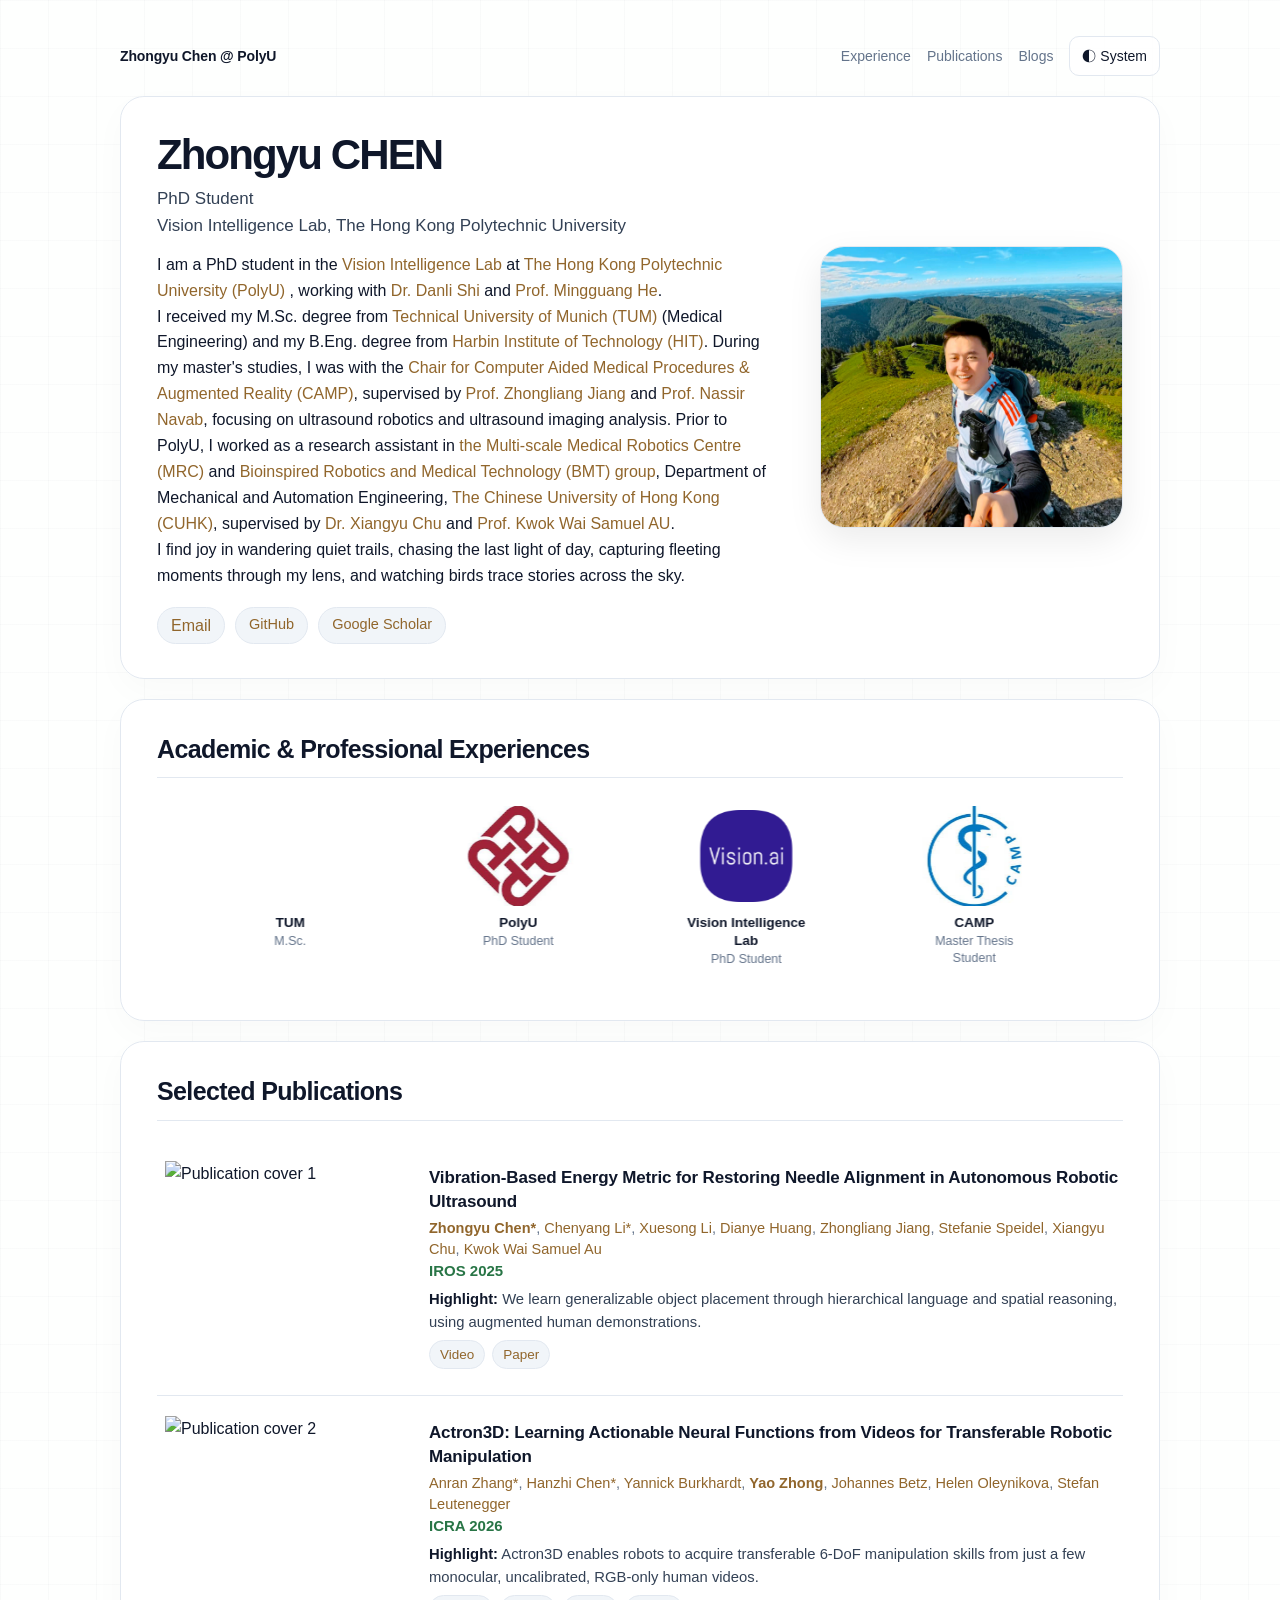
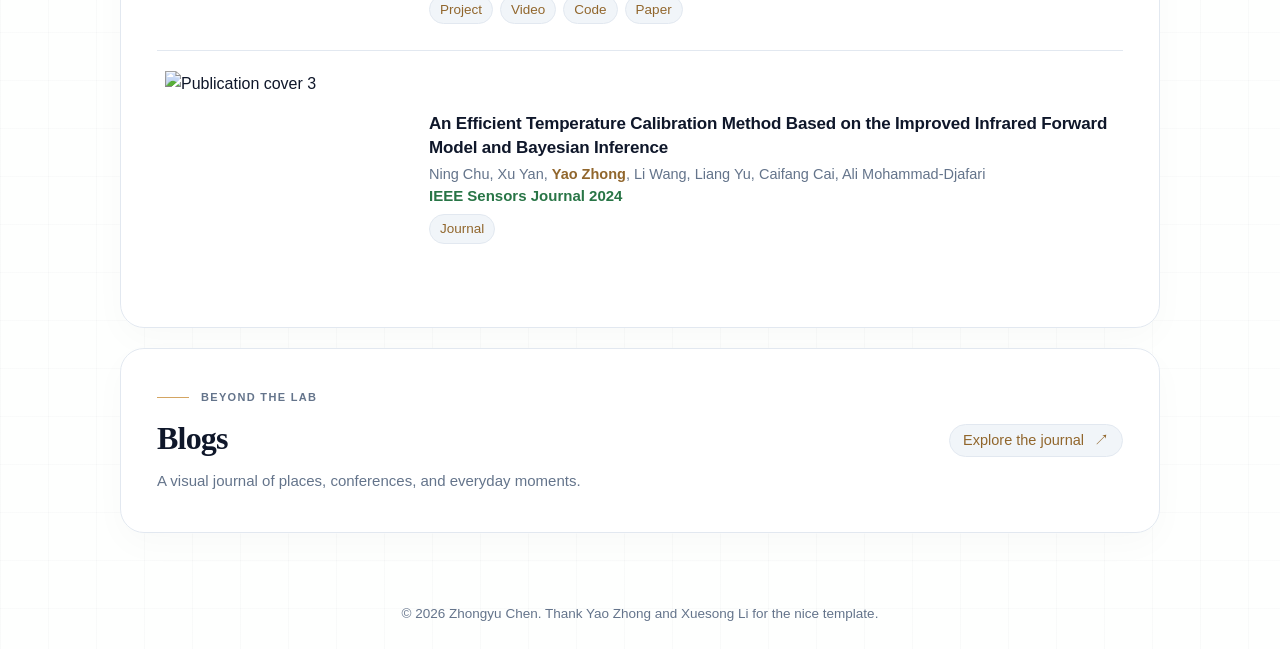
==== index.html @ a7b69385 "paper prepare" ====
<!DOCTYPE html>
<html lang="zh-CN">
<head>
  <meta charset="UTF-8">
  <meta name="viewport" content="width=device-width, initial-scale=1.0">
  <title>Zhongyu Chen | PhD Student, PolyU Vision Intelligence Lab</title>
  <meta name="description" content="Zhongyu Chen (Zhongyu CHEN) is a PhD student at the Vision Intelligence Lab, The Hong Kong Polytechnic University, supervised by Dr. Danli Shi and Prof. Mingguang He. Research interests: robot learning, robotic manipulation, SLAM, medical robotics and medical image analysis. M.Sc. from Technical University of Munich (TUM), B.Eng. from Harbin Institute of Technology (HIT).">
  <meta name="keywords" content="Zhongyu Chen, Zhongyu CHEN, CHEN Zhongyu, 陈众煜, PolyU, Vision Intelligence Lab, PhD student, robotics, robot learning, robotic manipulation, SLAM, medical robotics, medical image analysis, TUM, Zhejiang University, Harbin Institute of Technology">
  <meta name="author" content="Zhongyu Chen">
  <meta name="robots" content="index, follow">
  <meta name="googlebot" content="index, follow">
  <link rel="canonical" href="https://kart.github.io/">

  <!-- Open Graph (Facebook / LinkedIn / WeChat previews) -->
  <meta property="og:type" content="profile">
  <meta property="og:title" content="Zhongyu Chen | PhD Student at PolyU Vision Intelligence Lab">
  <meta property="og:description" content="PhD student at the Vision Intelligence Lab, The Hong Kong Polytechnic University. Research on medical robotics and medical image analysis.">
  <meta property="og:url" content="https://kart.github.io/">
  <meta property="og:site_name" content="Zhongyu Chen">
  <meta property="og:image" content="https://kart.github.io/assets/profile_yao.jpg">
  <meta property="og:image:alt" content="Zhongyu Chen">
  <meta property="og:image:width" content="1200">
  <meta property="og:image:height" content="630">
  <meta property="profile:first_name" content="Zhongyu">
  <meta property="profile:last_name" content="Chen">
  <meta property="profile:username" content="hrtkart">

  <!-- Twitter Card -->
  <meta name="twitter:card" content="summary_large_image">
  <meta name="twitter:title" content="Zhongyu Chen | PhD Student at PolyU Vision Intelligence Lab">
  <meta name="twitter:description" content="PhD student at Vision Intelligence Lab, PolyU. Research on medical robotics and medical image analysis.">
  <meta name="twitter:image" content="https://kart.github.io/assets/profile_yao.jpg">

  <!-- JSON-LD structured data for Google Knowledge Panel -->
  <script type="application/ld+json">
  {
    "@context": "https://schema.org",
    "@type": "Person",
    "name": "Zhongyu Chen",
    "alternateName": ["Zhongyu CHEN", "CHEN Zhongyu", "陈众煜", "Z. Chen"],
    "url": "https://kart.github.io/",
    "image": "https://kart.github.io/assets/profile_yao.jpg",
    "jobTitle": "PhD Student",
    "description": "PhD student at the Vision Intelligence Lab, The Hong Kong Polytechnic University. Research focuses on medical robotics and medical image analysis.",
    "affiliation": {
      "@type": "CollegeOrUniversity",
      "name": "The Hong Kong Polytechnic University",
      "sameAs": "https://www.polyu.edu.hk/"
    },
    "worksFor": {
      "@type": "Organization",
      "name": "Vision Intelligence Lab",
      "url": "https://danli-vision.github.io/",
      "parentOrganization": {
        "@type": "CollegeOrUniversity",
        "name": "The Hong Kong Polytechnic University"
      }
    },
    "alumniOf": [
      {"@type": "CollegeOrUniversity", "name": "Technical University of Munich", "sameAs": "https://www.tum.de/"},
      {"@type": "CollegeOrUniversity", "name": "Zhejiang University", "sameAs": "https://www.zju.edu.cn/english/"}
    ],
    "email": "zhongyu.chen@connect.polyu.hk",
    "sameAs": [
      "https://github.com/HNYao",
      "https://www.linkedin.com/in/yao-zhong-72051223a/",
      "https://hnyao.github.io/gopla_project/"
    ],
    "knowsAbout": [
      "Robotics",
      "Robot Learning",
      "Robotic Manipulation",
      "SLAM",
      "Computer Vision",
      "Visual-Inertial Odometry",
      "Imitation Learning",
      "Reinforcement Learning"
    ]
  }
  </script>

  <script src="assets/theme.js"></script>
  <link rel="stylesheet" href="assets/base.css">
  <link rel="stylesheet" href="assets/site.css">
  <script defer src="assets/site-config.js"></script>
  <script defer src="assets/site.js"></script>
</head>

<body>
  <main class="container">
    <nav class="top-nav" aria-label="Main navigation">
      <div class="nav-name">Zhongyu Chen @ PolyU</div>
      <div class="nav-links">
        <a href="#experience">Experience</a>
        <a href="#publications">Publications</a>
        <a href="blogs/">Blogs</a>
        <!-- <a href="#footprint">Site Footprint</a> -->
        <button class="theme-toggle" type="button" data-theme-toggle hidden>Theme</button>
      </div>
    </nav>

    <section class="card hero">
      <div>
        <h1>Zhongyu CHEN</h1>

        <p class="identity">
          PhD Student<br>
          Vision Intelligence Lab, The Hong Kong Polytechnic University
        </p>

        <p class="about-line">
          I am a PhD student in the <a href="https://danli-vision.github.io/">Vision Intelligence Lab</a> at <a href="https://www.polyu.edu.hk/">The Hong Kong Polytechnic University (PolyU)</a>
          , working with <a href="https://www.polyu.edu.hk/so/people/academic-staff/danli-shi/">Dr. Danli Shi</a> and <a href="https://www.polyu.edu.hk/so/people/academic-staff/mingguang-he/">Prof. Mingguang He</a>. 
          <br class="sm-break">  I received my M.Sc. degree from <a href="https://www.tum.de/">Technical University of Munich (TUM)</a> (Medical Engineering) and my B.Eng. degree from <a href="https://en.hit.edu.cn/">Harbin Institute of Technology (HIT)</a>. 
          During my master's studies, I was with the <a href="https://www.cs.cit.tum.de/camp/start/"> Chair for Computer Aided Medical Procedures & Augmented Reality (CAMP)</a>, supervised by <a href="https://mech.hku.hk/academic-staff/jiang-z-l/"> 
          Prof. Zhongliang Jiang</a> and <a href="https://www.professoren.tum.de/en/navab-nassir">Prof. Nassir Navab</a>, focusing on ultrasound robotics and ultrasound imaging analysis. Prior to PolyU, I worked as a research assistant 
          in <a href="https://www.mrc-cuhk.com/">the Multi-scale Medical Robotics Centre (MRC)</a> and <a href="https://biomedirobotics.com/">Bioinspired Robotics and Medical Technology (BMT) group</a>, Department of Mechanical and Automation Engineering, 
          <a href="https://www.cuhk.edu.hk/english/index.html">The Chinese University of Hong Kong (CUHK)</a>, supervised by <a href="https://www4.mae.cuhk.edu.hk/peoples/xiangyu-chu/">Dr. Xiangyu Chu</a> and 
          <a href="https://www4.mae.cuhk.edu.hk/peoples/au-kwok-wai-samuel/">Prof. Kwok Wai Samuel AU</a>.

<br class="sm-break">I find joy in wandering quiet trails, chasing the last light of day, capturing fleeting moments through my lens, and watching birds trace stories across the sky.
        </p>

        <div class="links">
          <button class="pill-link" type="button" data-copy-email="zhongyu.chen@connect.polyu.hk">
            <span class="pill-link-text">Email</span>
          </button>
          <a class="pill-link" href="https://github.com/hrtkart" target="_blank">GitHub</a>
          <!-- <a class="pill-link" href="https://www.linkedin.com/in/yao-zhong-72051223a/" target="_blank">LinkedIn</a> -->
          <a class="pill-link" href="https://scholar.google.com/citations?user=seRSIb8AAAAJ&hl=de&authuser=2" target="_blank">Google Scholar</a>
        </div>
      </div>


      
      <div class="profile-photo-wrap">
        <img src="assets/profile_zhongyu.jpg" alt="Profile photo" class="profile-photo">
      </div>
    </section>

    <section class="card" id="experience">
      <h2>Academic &amp; Professional Experiences</h2>

      <div class="experience-marquee">
        <div class="experience-marquee-track">
          <!-- Real items -->
          <div class="experience-marquee-item">
            <div class="experience-marquee-logo">
              <img src="assets/hit.jpeg" alt="HIT" style="--icon-size: 120%;" onerror="this.style.display='none'">
            </div>
            <div class="experience-marquee-label">
              <strong>HIT</strong>
              B.Eng.
            </div>
          </div>

          <div class="experience-marquee-item">
            <div class="experience-marquee-logo">
              <img src="assets/tum.png" alt="TUM" style="--icon-size: 180%;" onerror="this.style.display='none'">
            </div>
            <div class="experience-marquee-label">
              <strong>TUM</strong>
              M.Sc.
            </div>
          </div>
          <div class="experience-marquee-item">
            <div class="experience-marquee-logo">
              <img src="assets/polyu.jpeg" alt="PolyU" style="--icon-size: 120%;" onerror="this.style.display='none'">
            </div>
            <div class="experience-marquee-label">
              <strong>PolyU</strong>
              PhD Student
            </div>
          </div>
          <div class="experience-marquee-item">
            <div class="experience-marquee-logo">
              <img src="assets/vision.png" alt="Vision Intelligence Lab" style="--icon-size: 100%;" onerror="this.style.display='none'">
            </div>
            <div class="experience-marquee-label">
              <strong>Vision Intelligence Lab</strong>
              PhD Student
            </div>
          </div>
          <div class="experience-marquee-item">
            <div class="experience-marquee-logo">
              <img src="assets/camp.jpeg" alt="CAMP · TUM" style="--icon-size: 110%;" onerror="this.style.display='none'">
            </div>
            <div class="experience-marquee-label">
              <strong>CAMP</strong>
              Master Thesis Student
            </div>
          </div>
          <div class="experience-marquee-item">
            <div class="experience-marquee-logo">
              <img src="assets/cuhk.jpeg" alt="CUHK" style="--icon-size: 100%;" onerror="this.style.display='none'">
            </div>
            <div class="experience-marquee-label">
              <strong>CUHK</strong>
              Research Assistant
            </div>
          </div>
          <div class="experience-marquee-item">
            <div class="experience-marquee-logo">
              <img src="assets/bmt.png" alt="BMT" style="--icon-size: 100%;" onerror="this.style.display='none'">
            </div>
            <div class="experience-marquee-label">
              <strong>BMT Lab</strong>
              Research Assistant
            </div>
          </div>
          <div class="experience-marquee-item">
            <div class="experience-marquee-logo">
              <img src="assets/mrc.jpg" alt="MRC" style="--icon-size: 100%;" onerror="this.style.display='none'">
            </div>
            <div class="experience-marquee-label">
              <strong>MRC</strong>
              Research Assistant
            </div>
          </div>
          <div class="experience-marquee-item">
            <div class="experience-marquee-logo">
              <img src="assets/mimed.png" alt="MIMED · TUM" style="--icon-size: 100%;" onerror="this.style.display='none'">
            </div>
            <div class="experience-marquee-label">
              <strong>MIMED</strong>
              Student Project
            </div>
          </div>
          <div class="experience-marquee-item">
            <div class="experience-marquee-logo">
              <img src="assets/dlr.png" alt="Deutsches Zentrum für Luft- und Raumfahrt" style="--icon-size: 130%;" onerror="this.style.display='none'">
            </div>
            <div class="experience-marquee-label">
              <strong>DLR</strong>
              Student Project
            </div>
          </div>
          <div class="experience-marquee-item">
            <div class="experience-marquee-logo">
              <img src="assets/hrt.png" alt="HRT · HIT" style="--icon-size: 100%;" onerror="this.style.display='none'">
            </div>
            <div class="experience-marquee-label">
              <strong>HRT</strong>
              Student Project
            </div>
          </div>

          <!-- Duplicated set for seamless loop (must mirror real items above exactly) -->
          <div class="experience-marquee-item">
            <div class="experience-marquee-logo">
              <img src="assets/hit.jpeg" alt="HIT" style="--icon-size: 120%;" onerror="this.style.display='none'">
            </div>
            <div class="experience-marquee-label">
              <strong>HIT</strong>
              B.Eng.
            </div>
          </div>

          <div class="experience-marquee-item">
            <div class="experience-marquee-logo">
              <img src="assets/tum.png" alt="TUM" style="--icon-size: 180%;" onerror="this.style.display='none'">
            </div>
            <div class="experience-marquee-label">
              <strong>TUM</strong>
              M.Sc.
            </div>
          </div>
          <div class="experience-marquee-item">
            <div class="experience-marquee-logo">
              <img src="assets/polyu.jpeg" alt="PolyU" style="--icon-size: 120%;" onerror="this.style.display='none'">
            </div>
            <div class="experience-marquee-label">
              <strong>PolyU</strong>
              PhD Student
            </div>
          </div>
          <div class="experience-marquee-item">
            <div class="experience-marquee-logo">
              <img src="assets/vision.png" alt="Vision Intelligence Lab" style="--icon-size: 100%;" onerror="this.style.display='none'">
            </div>
            <div class="experience-marquee-label">
              <strong>Vision Intelligence Lab</strong>
              PhD Student
            </div>
          </div>
          <div class="experience-marquee-item">
            <div class="experience-marquee-logo">
              <img src="assets/camp.jpeg" alt="CAMP · TUM" style="--icon-size: 110%;" onerror="this.style.display='none'">
            </div>
            <div class="experience-marquee-label">
              <strong>CAMP</strong>
              Master Thesis Student
            </div>
          </div>
          <div class="experience-marquee-item">
            <div class="experience-marquee-logo">
              <img src="assets/cuhk.jpeg" alt="CUHK" style="--icon-size: 100%;" onerror="this.style.display='none'">
            </div>
            <div class="experience-marquee-label">
              <strong>CUHK</strong>
              Research Assistant
            </div>
          </div>
          <div class="experience-marquee-item">
            <div class="experience-marquee-logo">
              <img src="assets/bmt.png" alt="BMT" style="--icon-size: 100%;" onerror="this.style.display='none'">
            </div>
            <div class="experience-marquee-label">
              <strong>BMT Lab</strong>
              Research Assistant
            </div>
          </div>
          <div class="experience-marquee-item">
            <div class="experience-marquee-logo">
              <img src="assets/mrc.jpg" alt="MRC" style="--icon-size: 100%;" onerror="this.style.display='none'">
            </div>
            <div class="experience-marquee-label">
              <strong>MRC</strong>
              Research Assistant
            </div>
          </div>
          <div class="experience-marquee-item">
            <div class="experience-marquee-logo">
              <img src="assets/mimed.png" alt="MIMED · TUM" style="--icon-size: 100%;" onerror="this.style.display='none'">
            </div>
            <div class="experience-marquee-label">
              <strong>MIMED</strong>
              Student Project
            </div>
          </div>
          <div class="experience-marquee-item">
            <div class="experience-marquee-logo">
              <img src="assets/dlr.png" alt="Deutsches Zentrum für Luft- und Raumfahrt" style="--icon-size: 130%;" onerror="this.style.display='none'">
            </div>
            <div class="experience-marquee-label">
              <strong>DLR</strong>
              Student Project
            </div>
          </div>
          <div class="experience-marquee-item">
            <div class="experience-marquee-logo">
              <img src="assets/hrt.png" alt="HRT · HIT" style="--icon-size: 100%;" onerror="this.style.display='none'">
            </div>
            <div class="experience-marquee-label">
              <strong>HRT</strong>
              Student Project
            </div>
          </div>
        </div>
      </div>
    </section>

    <section class="card" id="publications">
      <h2>Selected Publications</h2>

      <div class="publication-card">
        <div class="publication-cover-wrap">
          <img src="assets/gopla.gif" alt="Publication cover 1" class="publication-cover">
        </div>
        <div>
          <div class="item-title">
            Vibration-Based Energy Metric for Restoring Needle Alignment in Autonomous Robotic Ultrasound
          </div>
          <div class="authors">
            <span class="me">Zhongyu Chen*</span>, 
            <a href="https://scholar.google.com/citations?user=Rt4MIIIAAAAJ&hl=zh-CN"> Chenyang Li*</a>, 
            <a href="https://noseefood.github.io/Xuesong_MedAI/">Xuesong Li</a>, 
            <a href="https://dianyehuang.github.io/">Dianye Huang</a>, 
            <a href="https://mech.hku.hk/academic-staff/jiang-z-l/">Zhongliang Jiang</a>,
            <a href="https://www.nct-dresden.de/en/research/departments-and-groups/translational-surgical-oncology">Stefanie Speidel</a>, 
            <a href="https://www4.mae.cuhk.edu.hk/peoples/xiangyu-chu/">Xiangyu Chu</a>, 
            <a href="https://www4.mae.cuhk.edu.hk/peoples/au-kwok-wai-samuel/">Kwok Wai Samuel Au</a></div>
          <div class="muted venue">IROS 2025</div>
          <div class="highlight">
            <span class="highlight-label">Highlight:</span>
            We learn generalizable object placement through hierarchical language and spatial reasoning, using augmented human demonstrations.
          </div>
          <div class="mini-links">
            <!-- <a class="mini-link" href="https://hnyao.github.io/gopla_project/" target="_blank">Project</a> -->
            <a class="mini-link" href="https://www.youtube.com/watch?v=J847AX6uYHw&feature=youtu.be" target="_blank">Video</a>
            <!-- <a class="mini-link" href="https://hnyao.github.io/gopla_project/" target="_blank">Code</a> -->
            <a class="mini-link" href="https://www.youtube.com/watch?v=hqxFaem1BXo" target="_blank">Paper</a>
          </div>
        </div>
      </div>

      <div class="publication-card">
        <div class="publication-cover-wrap">
          <img src="assets/actron3d.gif" alt="Publication cover 2" class="publication-cover">
        </div>
        <div>
          <div class="item-title">
            Actron3D: Learning Actionable Neural Functions from Videos for Transferable Robotic Manipulation
          </div>
          <div class="authors">
            <a href="https://dipan-zhang.github.io/">Anran Zhang*</a>,
            <a href="https://hanzhic.github.io/">Hanzhi Chen*</a>,
            <a href="https://yannickburkhardt.github.io/">Yannick Burkhardt</a>,
            <span class="me">Yao Zhong</span>,
            <a href="https://scholar.google.com/citations?user=6cuqviYAAAAJ">Johannes Betz</a>,
            <a href="https://helenol.com/research/">Helen Oleynikova</a>,
            <a href="https://scholar.google.com/citations?hl=en&user=SmGQ48gAAAAJ&view_op=list_works&sortby=pubdate">Stefan Leutenegger</a>
          </div>
          <div class="muted venue">ICRA 2026</div>
          <div class="highlight">
            <span class="highlight-label">Highlight:</span>
            Actron3D enables robots to acquire transferable 6-DoF manipulation skills from just a few monocular, uncalibrated, RGB-only human videos.
          </div>
          <div class="mini-links">
            <a class="mini-link" href="https://dipan-zhang.github.io/Actron3D-project/" target="_blank">Project</a>
            <a class="mini-link" href="https://www.youtube.com/watch?si=Nl2QhDZsqmhR8jw8&v=dO4DeuLwrU4&feature=youtu.be" target="_blank">Video</a>
            <a class="mini-link" href="https://github.com/ethz-mrl/Actron3D" target="_blank">Code</a>
            <a class="mini-link" href="https://arxiv.org/abs/2510.12971" target="_blank">Paper</a>
          </div>
        </div>
      </div>

      <div class="publication-card">
        <div class="publication-cover-wrap">
          <img src="assets/infrared.jpg" alt="Publication cover 3" class="publication-cover">
        </div>
        <div>
          <div class="item-title">
            An Efficient Temperature Calibration Method Based on the Improved Infrared Forward Model and Bayesian Inference
          </div>
          <div class="authors">Ning Chu, Xu Yan, <span class="me">Yao Zhong</span>, Li Wang, Liang Yu, Caifang Cai, Ali Mohammad-Djafari</div>
          <div class="muted venue">IEEE Sensors Journal 2024</div>
          <div class="mini-links">
            <a class="mini-link" href="#" target="_blank">Journal</a>
          </div>
        </div>
      </div>
    </section>

 



    <section class="card blog-intro" id="blogs">
      <div><p class="eyebrow">Beyond the lab</p><h2>Blogs</h2>
      <p class="muted">A visual journal of places, conferences, and everyday moments.</p></div>
      <a class="pill-link" href="blogs/">Explore the journal <span aria-hidden="true">↗</span></a>
    </section>
    <!-- Site Footprint disabled; uncomment to restore.
    <section class="site-footprint" id="footprint" aria-labelledby="footprint-title">
      <h2 id="footprint-title" class="eyebrow">Site Footprint</h2>
      <div data-visitor-map><p class="muted">Visitor map is not connected yet.</p></div>
    </section>
    -->
  </main>
  <footer class="footer">
    © 2026 Zhongyu Chen. Thank Yao Zhong and Xuesong Li for the nice template.
  </footer>

  <script>
    (function () {
      const marquee = document.querySelector('.experience-marquee');
      const track = document.querySelector('.experience-marquee-track');
      if (!marquee || !track || window.matchMedia('(prefers-reduced-motion: reduce)').matches) return;

      let position = 0;       // current translateX (px, ≤ 0)
      let velocity = 0;       // wheel-induced velocity (px/frame), decays via friction
      let lastTime = null;
      const isMobile = window.matchMedia('(max-width: 560px)').matches;
      let baseSpeed = isMobile ? 0.7 : 1.2;    // auto-scroll speed (px/frame at 60fps)
      const friction = 0.92;  // per-frame velocity decay (closer to 1 = longer glide)
      const maxVelocity = 22;

      function step(now) {
        if (lastTime === null) lastTime = now;
        const dt = (now - lastTime) / (1000 / 60); // normalize to per-frame units
        lastTime = now;

        position -= (baseSpeed + velocity) * dt;
        velocity *= Math.pow(friction, dt);

        // Seamless wrap: keep position in [-halfWidth, 0]
        const halfWidth = track.scrollWidth / 2;
        if (position <= -halfWidth) position += halfWidth;
        if (position > 0) position -= halfWidth;

        track.style.transform = 'translateX(' + position.toFixed(2) + 'px)';
        requestAnimationFrame(step);
      }

      marquee.addEventListener('wheel', function (e) {
        e.preventDefault();
        velocity += e.deltaY * 0.05;
        if (velocity > maxVelocity) velocity = maxVelocity;
        if (velocity < -maxVelocity) velocity = -maxVelocity;
      }, { passive: false });

      // Pause auto-scroll on hover so user can read; wheel still works.
      marquee.addEventListener('mouseenter', function () { baseSpeed = 0; });
      marquee.addEventListener('mouseleave', function () { baseSpeed = isMobile ? 0.7 : 1.2; });

      requestAnimationFrame(step);
    })();

    (function () {
      const btn = document.querySelector('[data-copy-email]');
      if (!btn) return;
      const text = btn.querySelector('.pill-link-text');
      const original = text.textContent;
      let resetTimer = null;

      async function copyEmail() {
        const email = btn.dataset.copyEmail;
        try {
          if (navigator.clipboard && navigator.clipboard.writeText) {
            await navigator.clipboard.writeText(email);
          } else {
            // Fallback for older browsers / non-secure contexts
            const ta = document.createElement('textarea');
            ta.value = email;
            ta.style.position = 'fixed';
            ta.style.opacity = '0';
            document.body.appendChild(ta);
            ta.select();
            document.execCommand('copy');
            document.body.removeChild(ta);
          }
          text.textContent = '✓ Copied';
          btn.classList.add('copied');
        } catch (err) {
          text.textContent = '✗ Failed';
        }
        clearTimeout(resetTimer);
        resetTimer = setTimeout(function () {
          text.textContent = original;
          btn.classList.remove('copied');
        }, 1800);
      }

      btn.addEventListener('click', copyEmail);
    })();
  </script>
</body>
</html>
---- assets/base.css ----
:root {
      --bg: #f5f5f7;
      --card: rgba(255, 255, 255, 0.94);
      --text: #1d1d1f;
      --subtle: #3f4247;
      --muted: #6b7078;
      --line: #e5e5ea;
      --link: #0066cc;
      --chip: #f2f2f4;
      --chip-text: #52565c;
      --shadow: 0 18px 50px rgba(0, 0, 0, 0.06);
      --soft-shadow: 0 8px 26px rgba(0, 0, 0, 0.045);
      --radius: 24px;
    }

    * {
      box-sizing: border-box;
    }

    html {
      scroll-behavior: smooth;
    }

    body {
      margin: 0;
      font-family: -apple-system, BlinkMacSystemFont, "Segoe UI", "Microsoft YaHei", Arial, sans-serif;
      line-height: 1.58;
      color: var(--text);
      background:
        radial-gradient(circle at top left, rgba(255, 255, 255, 0.95), transparent 34rem),
        var(--bg);
      -webkit-font-smoothing: antialiased;
    }

    .container {
      max-width: 1080px;
      margin: 0 auto;
      padding: 34px 20px 42px;
    }

    .top-nav {
      display: flex;
      justify-content: space-between;
      align-items: center;
      margin-bottom: 18px;
      color: var(--muted);
      font-size: 14px;
    }

    .nav-name {
      font-weight: 650;
      color: var(--text);
      letter-spacing: -0.01em;
    }

    .nav-links {
      display: flex;
      gap: 18px;
      flex-wrap: wrap;
    }

    .nav-links a {
      color: var(--muted);
      text-decoration: none;
      transition: color 0.12s ease;
    }

    .nav-links a:hover {
      color: var(--link);
    }

    .card {
      background: var(--card);
      border: 1px solid rgba(255, 255, 255, 0.74);
      border-radius: var(--radius);
      padding: 34px 36px;
      margin-bottom: 20px;
      box-shadow: var(--shadow);
      backdrop-filter: blur(18px);
    }

    .hero {
      display: grid;
      grid-template-columns: 1fr auto;
      gap: 42px;
      align-items: center;
    }

    .profile-photo-wrap {
      display: inline-flex;
      align-items: center;
      justify-content: center;
      justify-self: end;
      width: fit-content;
      border-radius: 24px;
      overflow: hidden;
      background: #fff;
      border: 1px solid var(--line);
      box-shadow: 0 12px 34px rgba(0, 0, 0, 0.08);
    }

    .profile-photo {
      height: 280px;
      width: auto;
      display: block;
    }

    h1 {
      margin: 0 0 8px;
      font-size: 42px;
      line-height: 1.12;
      letter-spacing: -0.045em;
      font-weight: 760;
    }

    h2 {
      margin: 0 0 20px;
      padding-bottom: 12px;
      border-bottom: 1px solid var(--line);
      font-size: 25px;
      line-height: 1.25;
      letter-spacing: -0.025em;
      font-weight: 720;
    }

    h3 {
      margin: 0 0 8px;
      font-size: 18px;
      line-height: 1.35;
      letter-spacing: -0.015em;
      font-weight: 700;
    }

    p {
      margin: 6px 0;
    }

    a {
      color: var(--link);
      text-decoration: none;
    }

    a:hover {
      text-decoration: underline;
    }

    .identity {
      font-size: 17px;
      color: var(--subtle);
      margin-bottom: 10px;
    }

    .about-line {
      max-width: 760px;
      margin-top: 12px;
      color: var(--text);
      font-size: 16px;
      line-height: 1.62;
    }

    .links {
      margin-top: 18px;
      display: flex;
      flex-wrap: wrap;
      gap: 10px;
    }

    .pill-link,
    .mini-link {
      display: inline-flex;
      align-items: center;
      justify-content: center;
      border-radius: 999px;
      text-decoration: none;
      transition: all 0.16s ease;
      white-space: nowrap;
    }

    .pill-link {
      padding: 5px 13px;
      border: 1px solid #d7e6fb;
      background: rgba(247, 250, 255, 0.9);
      color: var(--link);
      font-size: 14.5px;
      line-height: 1.5;
    }

    button.pill-link {
      font: inherit;
      cursor: pointer;
    }

    button.pill-link.copied {
      background: rgba(220, 252, 231, 0.95);
      border-color: #86efac;
      color: #14532d;
    }

    .pill-link:hover,
    .mini-link:hover {
      text-decoration: none;
      background: #edf5ff;
      border-color: #bfd8f7;
      transform: translateY(-1px);
    }

    .mini-links {
      display: flex;
      flex-wrap: wrap;
      gap: 7px;
      margin-top: 7px;
    }

    .mini-link {
      padding: 4px 10px;
      border: 1px solid #e1e7f0;
      background: #fbfcff;
      color: var(--link);
      font-size: 13.5px;
      line-height: 1.45;
    }

    .item-title {
      font-weight: 680;
      font-size: 17px;
      line-height: 1.42;
      letter-spacing: -0.01em;
    }

    .muted {
      color: var(--muted);
      font-size: 15px;
      line-height: 1.48;
    }

    .venue {
      color: #14532d;
      font-weight: 700;
    }

    .authors {
      margin-top: 4px;
      color: var(--muted);
      font-size: 14.5px;
      line-height: 1.45;
    }

    .me {
      color: #1e3a8a;
      font-weight: 720;
    }

    .highlight {
      margin: 6px 0 5px;
      color: #343840;
      font-size: 14.8px;
      line-height: 1.5;
    }

    .highlight-label {
      color: var(--text);
      font-weight: 680;
    }

    .tag {
      display: inline-block;
      margin: 7px 7px 0 0;
      padding: 3px 10px;
      border-radius: 999px;
      background: var(--chip);
      color: var(--chip-text);
      font-size: 13px;
      line-height: 1.5;
    }

    .publication-card {
      display: grid;
      grid-template-columns: 250px 1fr;
      gap: 22px;
      align-items: center;
      padding: 12px 0;
      border-bottom: 1px solid #f0f0f2;
    }

    .publication-card:last-child {
      border-bottom: none;
      padding-bottom: 0;
    }

    .publication-cover-wrap {
      width: 230px;
      height: 230px;
      border-radius: 0;
      background: transparent;
      border: none;
      box-shadow: none;
      overflow: hidden;
      display: flex;
      align-items: center;
      justify-content: center;
      align-self: center;
    }

    .publication-cover {
      width: 100%;
      height: 100%;
      object-fit: contain;
      object-position: center;
      display: block;
      padding: 8px;
      background: #fff;
    }

    .project-grid {
      display: grid;
      grid-template-columns: repeat(3, 1fr);
      gap: 14px;
    }

    .project-card,
    .note-card,
    .info-panel {
      background: rgba(255, 255, 255, 0.72);
      border: 1px solid #eceef2;
      border-radius: 18px;
      padding: 18px;
      box-shadow: 0 8px 24px rgba(0, 0, 0, 0.032);
    }

    .project-card {
      min-height: 178px;
      display: flex;
      flex-direction: column;
      justify-content: space-between;
    }

    .project-title {
      font-size: 17px;
      font-weight: 720;
      letter-spacing: -0.012em;
      margin-bottom: 6px;
    }

    .project-desc {
      color: var(--muted);
      font-size: 14.5px;
      line-height: 1.55;
    }

    .more-block {
      margin-top: 14px;
    }

    details {
      margin-top: 8px;
    }

    summary {
      cursor: pointer;
      color: var(--muted);
      font-size: 14.5px;
      user-select: none;
      transition: color 0.12s ease;
    }

    summary:hover {
      color: var(--link);
    }

    details[open] summary {
      margin-bottom: 10px;
      color: var(--link);
    }

    .more-project-grid {
      display: grid;
      grid-template-columns: repeat(3, 1fr);
      gap: 12px;
      margin-top: 10px;
    }

    .experience-awards-grid {
      display: grid;
      grid-template-columns: 1.35fr 1fr;
      gap: 14px;
    }

    .timeline {
      position: relative;
      display: grid;
      gap: 16px;
      margin-top: 8px;
    }

    .timeline-item {
      display: grid;
      grid-template-columns: 38px 1fr;
      gap: 11px;
      align-items: start;
    }

    .school-logo {
      width: 32px;
      height: 32px;
      border-radius: 50%;
      object-fit: contain;
      background: #fff;
      border: 1px solid var(--line);
      padding: 1px;
      display: block;
    }

    .timeline-time {
      color: var(--muted);
      font-size: 14px;
      line-height: 1.45;
      margin-bottom: 2px;
    }

    .timeline-title {
      font-size: 15.5px;
      line-height: 1.5;
      color: var(--text);
      font-weight: 620;
    }

    .award-list {
      display: flex;
      flex-wrap: wrap;
      gap: 9px;
      margin-top: 12px;
    }

    .award-chip {
      display: inline-flex;
      align-items: center;
      padding: 6px 11px;
      border-radius: 999px;
      background: #f7f7f9;
      border: 1px solid #eceef2;
      color: #343840;
      font-size: 14px;
      line-height: 1.45;
    }

    .note-grid {
      display: grid;
      grid-template-columns: repeat(2, 1fr);
      gap: 14px;
    }

    .note-card {
      min-height: 250px;
    }

    .section-note {
      color: var(--muted);
      font-size: 14.5px;
      margin: 0 0 9px;
    }

    .post-list {
      margin: 0;
      padding: 0;
      list-style: none;
    }

    .post-list li {
      position: relative;
      margin-bottom: 7px;
      padding-left: 15px;
      font-size: 15px;
      line-height: 1.5;
    }

    .post-list li::before {
      content: "";
      position: absolute;
      left: 1px;
      top: 0.72em;
      width: 4px;
      height: 4px;
      border-radius: 50%;
      background: #aeb4bd;
    }

    .post-list a {
      color: var(--text);
      text-decoration: none;
      transition: color 0.12s ease;
    }

    .post-list a:hover {
      color: var(--link);
      text-decoration: none;
    }

    .footer {
      text-align: center;
      color: #8a8f98;
      font-size: 13.5px;
      padding: 8px 0 24px;
    }

    @media (max-width: 900px) {
      .project-grid,
      .more-project-grid,
      .note-grid,
      .experience-awards-grid {
        grid-template-columns: 1fr;
      }

      .note-card,
      .project-card {
        min-height: auto;
      }
    }

    @media (max-width: 820px) {
      .container {
        padding: 24px 14px 36px;
      }

      .top-nav {
        display: none;
      }

      .card {
        padding: 26px 24px;
        border-radius: 20px;
      }

      .hero {
        grid-template-columns: 1fr;
        gap: 24px;
      }

      .profile-photo-wrap {
        justify-self: center;
        width: fit-content;
      }

      .profile-photo {
        height: 155px;
      }

      .publication-card {
        grid-template-columns: 1fr;
        gap: 14px;
        align-items: start;
      }

      .publication-cover-wrap {
        width: 100%;
        height: 210px;
      }
    }

    @media (max-width: 560px) {
      h1 {
        font-size: 34px;
      }

      h2 {
        font-size: 23px;
      }

      .identity,
      .about-line {
        font-size: 15.5px;
      }

      .links {
        gap: 8px;
      }

      .pill-link {
        font-size: 14px;
        padding: 5px 11px;
      }

      .publication-cover-wrap {
        height: 190px;
      }
    }

    .experience-marquee {
      position: relative;
      overflow: hidden;
      margin-top: 8px;
      padding: 8px 0 18px;
      -webkit-mask-image: linear-gradient(to right, transparent, black 6%, black 94%, transparent);
              mask-image: linear-gradient(to right, transparent, black 6%, black 94%, transparent);
    }

    .experience-marquee-track {
      display: flex;
      width: max-content;
      gap: 108px;
      will-change: transform;
    }

    .experience-marquee-item {
      flex: 0 0 auto;
      display: flex;
      flex-direction: column;
      align-items: center;
      gap: 8px;
      width: 120px;
    }

    .experience-marquee-logo {
      width: 190px;
      height: 100px;
      border-radius: 8px;
      background: #fff;
      display: flex;
      align-items: center;
      justify-content: center;
      padding: 4px;
      overflow: hidden;
      flex-shrink: 0;
    }

    .experience-marquee-logo img {
      width: var(--icon-size, 100%);
      height: var(--icon-size, 100%);
      object-fit: contain;
      display: block;
    }

    .experience-marquee-label {
      font-size: 12.5px;
      line-height: 1.35;
      color: var(--muted);
      text-align: center;
    }

    .experience-marquee-label strong {
      display: block;
      color: var(--text);
      font-weight: 620;
      font-size: 13.5px;
      margin-bottom: 1px;
    }

    @media (max-width: 560px) {
      .experience-marquee-track {
        gap: 36px;
      }

      .experience-marquee-item {
        width: 110px;
      }

      .experience-marquee-logo {
        width: 95px;
        height: 50px;
      }
    }
---- assets/site.css ----
/* Palette and 48px grid adapted from the reference site's light/dark appearance. */
:root {
  color-scheme: light;
  --bg: #fefffe; --card: rgba(255,255,255,.88); --text: #0f172a;
  --subtle: #334155; --muted: #64748b; --line: #e2e8f0;
  --link: #91662c; --accent: #d4a562; --chip: #f1f5f9; --chip-text: #475569;
  --grid-x: #1e293b06; --grid-y: #1e293b05;
  --shadow: 0 12px 35px #0f172a06;
}
:root[data-theme="dark"] {
  color-scheme: dark;
  --bg: #0f172a; --card: rgba(20,31,51,.9); --text: #f8fafc;
  --subtle: #e2e8f0; --muted: #a8b7ca; --line: #334155;
  --link: #e4b976; --accent: #e4b976; --chip: #1e293b; --chip-text: #cbd5e1;
  --grid-x: #e2e8f009; --grid-y: #e2e8f006;
  --shadow: 0 12px 35px #00000018;
}
body {
  background: linear-gradient(90deg,var(--grid-x) 1px,transparent 1px),linear-gradient(180deg,var(--grid-y) 1px,transparent 1px),var(--bg);
  background-size: 48px 48px,48px 48px,auto;
}
.card { border-color: var(--line); }
.top-nav { gap: 16px; min-height: 44px; }
.nav-links { align-items: center; gap: 16px; }
.nav-links a[aria-current="page"] { color: var(--link); }
.theme-toggle { min-height: 40px; padding: 7px 12px; border: 1px solid var(--line); border-radius: 10px; background: var(--card); color: var(--text); font: inherit; cursor: pointer; }
.theme-toggle:hover { border-color: var(--accent); }
:focus-visible { outline: 2px solid var(--accent); outline-offset: 4px; }
.pill-link,.mini-link { gap: 10px; background: var(--chip); border-color: var(--line); color: var(--link); }
.pill-link:hover,.mini-link:hover { background: var(--card); border-color: var(--accent); }
.highlight,.award-chip { color: var(--subtle); }
.me { color: var(--link); }
.venue { color: #287546; }
[data-theme="dark"] .venue { color: #86d4a5; }
.publication-card { border-color: var(--line); }
.project-card,.note-card,.info-panel,.award-chip { background: var(--card); border-color: var(--line); }
.footer { color: var(--muted); }
.eyebrow { display: flex; align-items: center; gap: 12px; color: var(--muted); text-transform: uppercase; letter-spacing: .12em; font-size: 11px; font-weight: 650; }
.eyebrow::before { content: ''; width: 32px; height: 1px; background: var(--accent); }
.blog-intro { display: flex; justify-content: space-between; align-items: center; gap: 24px; }
.blog-intro h2 { border: 0; padding: 0; margin: 12px 0; font-family: Georgia,serif; font-size: 32px; }
.journal-header { padding: 55px 0 36px; border-bottom: 1px solid var(--line); margin-bottom: 34px; }
.journal-header h1 { font-family: Georgia,serif; font-size: clamp(38px,6vw,56px); margin: 20px 0 15px; letter-spacing: -.035em; }
.journal-header > p:not(.eyebrow):not(.muted) { color: var(--subtle); font-size: 19px; max-width: 640px; }
.journal-header .muted { font-size: 13px; margin-top: 16px; }
.month-group { margin-bottom: 42px; }
.month-heading { display: flex; align-items: center; gap: 18px; margin-bottom: 20px; }
.month-heading h2 { padding: 0; margin: 0; border: 0; font: 600 25px Georgia,serif; }
.month-heading::after { content: ''; height: 1px; background: var(--line); flex: 1; }
.photo-total { color: var(--muted); font-size: 12px; border: 1px solid var(--line); border-radius: 999px; padding: 3px 10px; order: 1; }
.photo-grid { display: grid; grid-template-columns: repeat(3,minmax(0,1fr)); gap: 18px; }
.photo-tile { position: relative; display: block; width: 100%; padding: 0; border: 1px solid var(--line); border-radius: 9px; overflow: hidden; background: var(--chip); cursor: zoom-in; aspect-ratio: 4/3; text-align: left; }
.photo-tile img { width: 100%; height: 100%; display: block; object-fit: cover; transition: transform .25s; }
.photo-tile:hover img { transform: scale(1.04); }
.photo-tile span { position: absolute; inset: auto 0 0; padding: 28px 14px 12px; color: #fff; font-size: 13px; background: linear-gradient(transparent,#000b); }
.empty-journal { text-align: center; padding: 64px 20px; border: 1px dashed var(--line); border-radius: 12px; background: var(--card); }
.empty-journal h2 { border: 0; padding: 0; font: 28px Georgia,serif; margin: 14px 0; }
.empty-icon { font-size: 44px; color: var(--accent); }
.site-footprint { padding: 32px 0; margin-top: 38px; border-top: 1px solid var(--line); text-align: center; }
.site-footprint h2 { border: 0; padding: 0; justify-content: center; margin-bottom: 20px; }
.site-footprint img { display: block; max-width: min(100%,640px); margin: auto; border: 1px solid var(--line); border-radius: 8px; }
.site-footprint .muted { font-size: 13px; }
.lightbox { width: min(1100px,95vw); max-height: 94dvh; padding: 16px; border: 1px solid var(--line); border-radius: 12px; background: var(--bg); color: var(--text); }
.lightbox::backdrop { background: #000c; }
.lightbox-toolbar,.lightbox-controls { display: flex; justify-content: space-between; align-items: center; gap: 10px; }
.lightbox button { background: var(--chip); color: var(--text); border: 1px solid var(--line); padding: 10px 16px; border-radius: 8px; cursor: pointer; }
.lightbox button:disabled { opacity: .4; cursor: default; }
.lightbox figure { margin: 12px 0; text-align: center; }
.lightbox img { display: block; max-width: 100%; max-height: 65dvh; object-fit: contain; margin: auto; }
.lightbox figcaption { padding: 12px; color: var(--subtle); }
body:has(dialog[open]) { overflow: hidden; }
@media(max-width:820px) {
  .top-nav { display: flex; align-items: flex-start; flex-direction: column; }
  .nav-links { width: 100%; gap: 12px; font-size: 13px; }
  .photo-grid { grid-template-columns: repeat(2,minmax(0,1fr)); gap: 12px; }
}
@media(max-width:560px) {
  .blog-intro { align-items: flex-start; flex-direction: column; }
  .journal-header { padding-top: 32px; }
  .photo-grid { grid-template-columns: 1fr; }
  .theme-toggle { padding: 6px 9px; }
}
@media(prefers-reduced-motion:reduce) { html { scroll-behavior: auto; } *,*::before,*::after { transition: none !important; } }
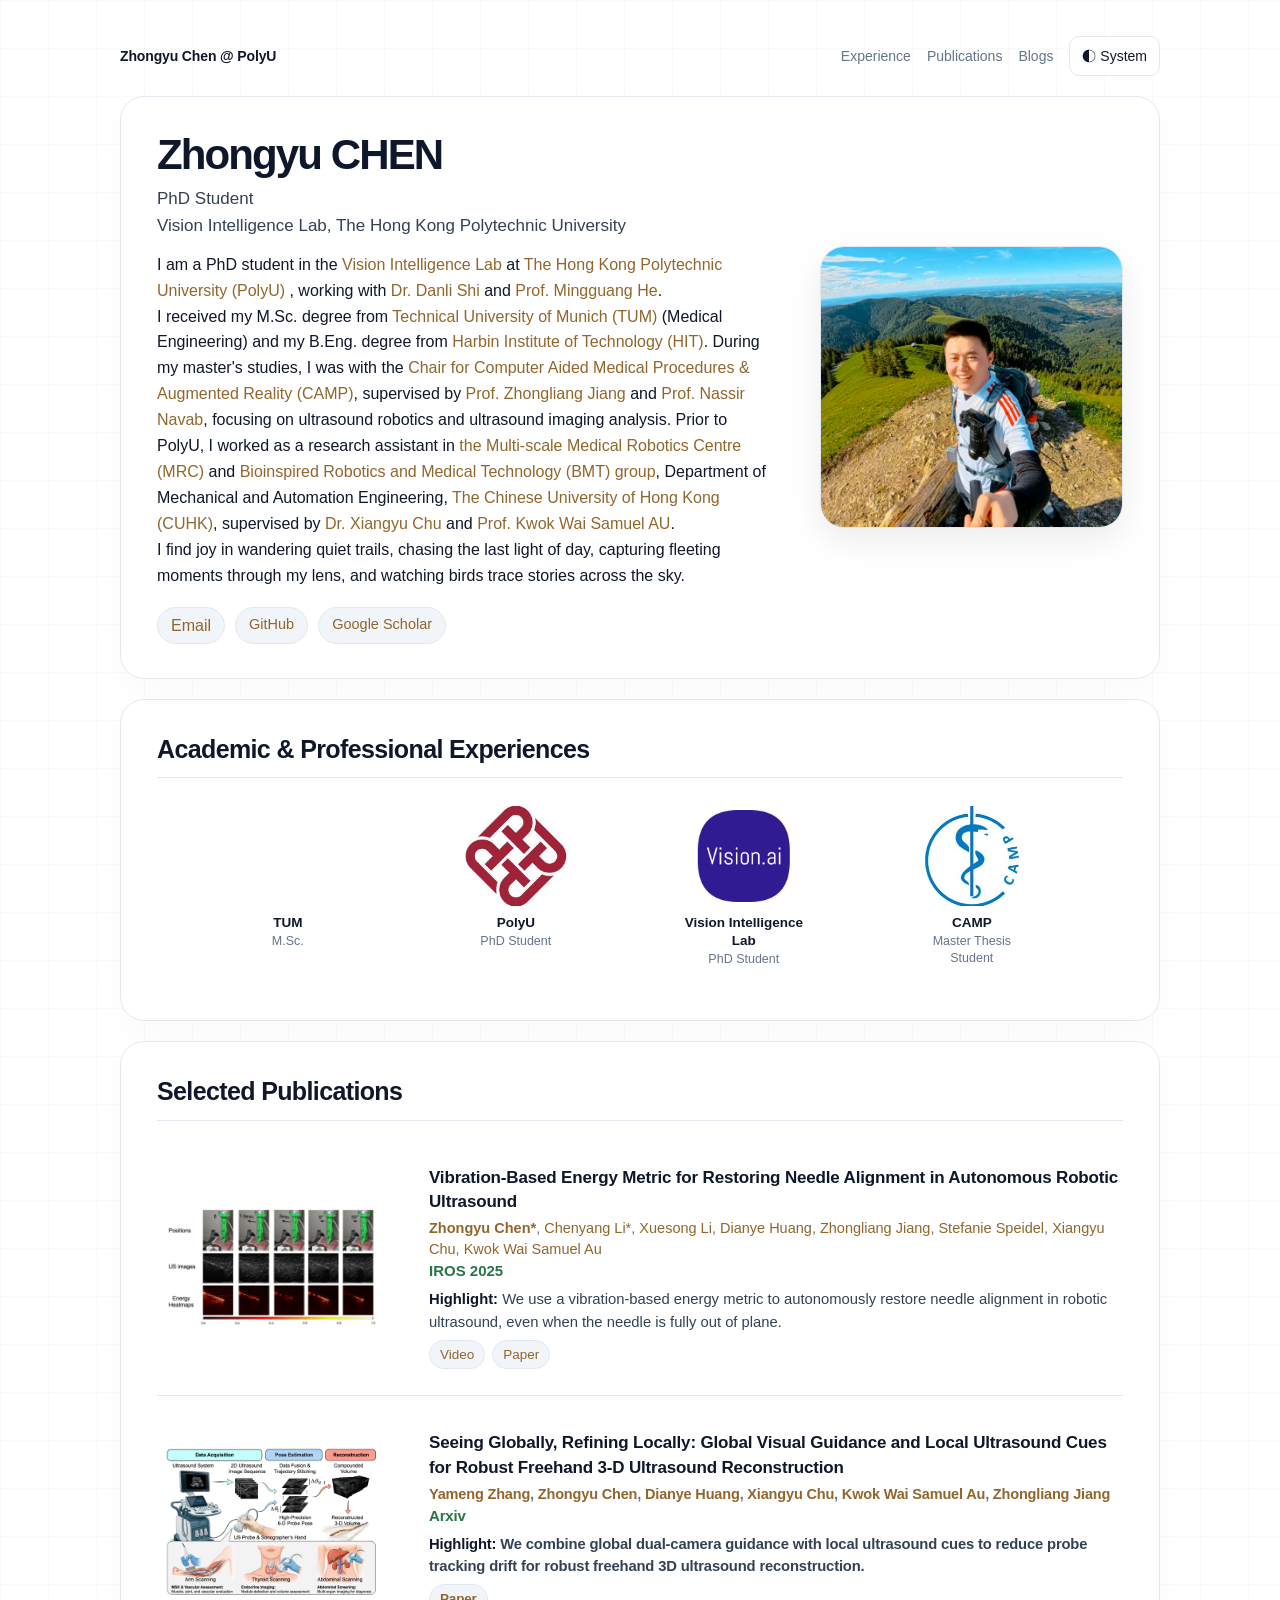
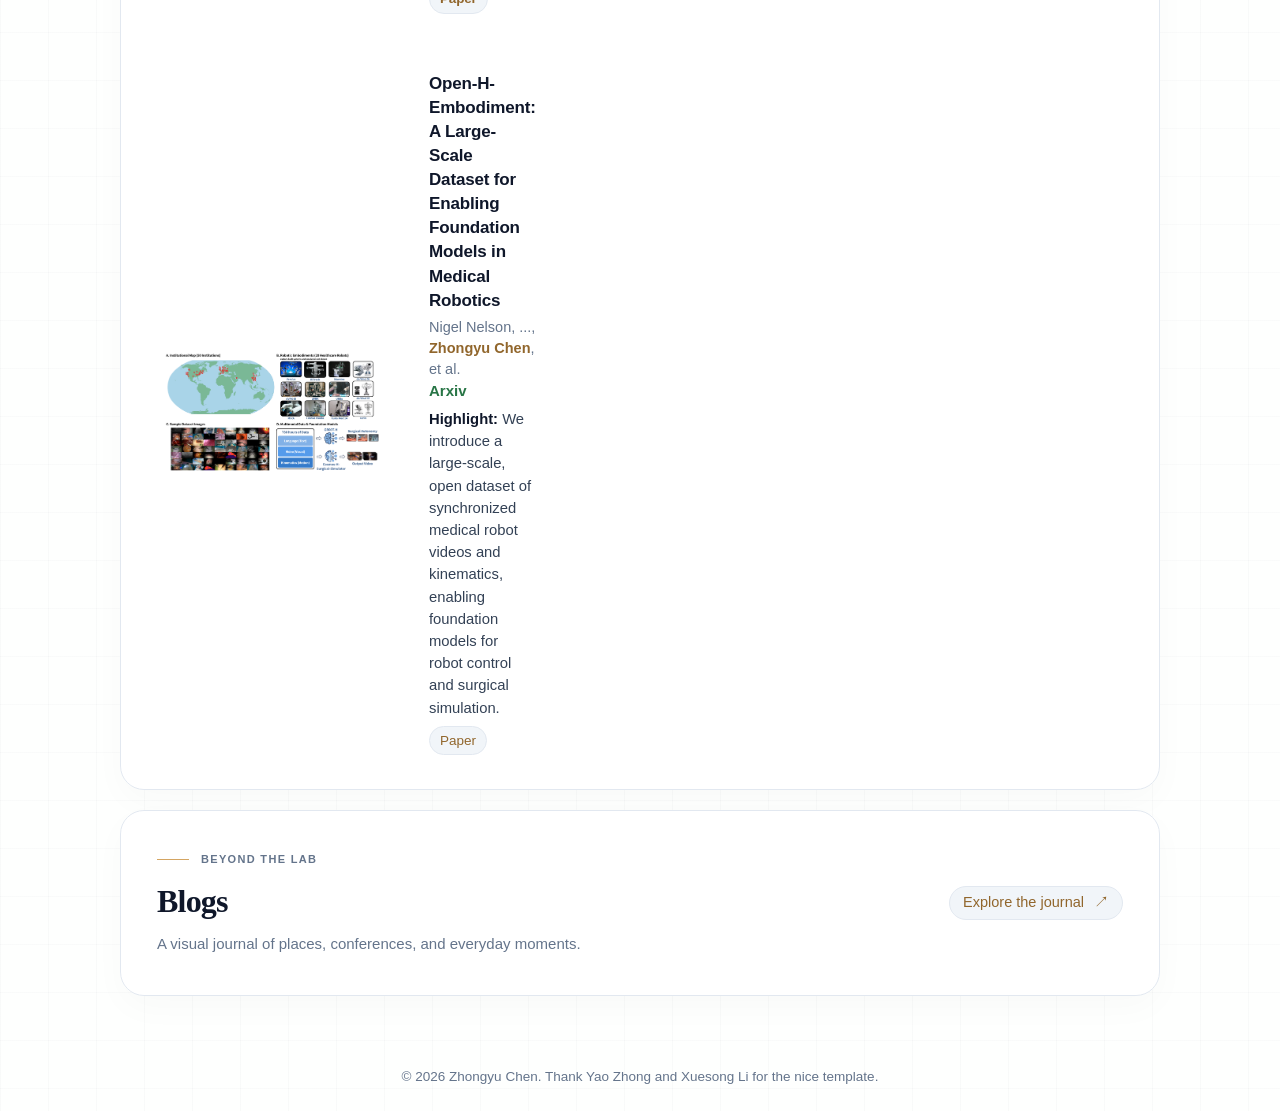
==== commit 93a20a7a: "v1" ====
--- a/index.html
+++ b/index.html
@@ -17,7 +17,7 @@
   <meta property="og:description" content="PhD student at the Vision Intelligence Lab, The Hong Kong Polytechnic University. Research on medical robotics and medical image analysis.">
   <meta property="og:url" content="https://kart.github.io/">
   <meta property="og:site_name" content="Zhongyu Chen">
-  <meta property="og:image" content="https://kart.github.io/assets/profile_yao.jpg">
+  <meta property="og:image" content="https://kart.github.io/assets/profile_zhongyu.jpg">
   <meta property="og:image:alt" content="Zhongyu Chen">
   <meta property="og:image:width" content="1200">
   <meta property="og:image:height" content="630">
@@ -26,10 +26,10 @@
   <meta property="profile:username" content="hrtkart">
 
   <!-- Twitter Card -->
-  <meta name="twitter:card" content="summary_large_image">
+  <!-- <meta name="twitter:card" content="summary_large_image">
   <meta name="twitter:title" content="Zhongyu Chen | PhD Student at PolyU Vision Intelligence Lab">
   <meta name="twitter:description" content="PhD student at Vision Intelligence Lab, PolyU. Research on medical robotics and medical image analysis.">
-  <meta name="twitter:image" content="https://kart.github.io/assets/profile_yao.jpg">
+  <meta name="twitter:image" content="https://kart.github.io/assets/profile_yao.jpg"> -->
 
   <!-- JSON-LD structured data for Google Knowledge Panel -->
   <script type="application/ld+json">
@@ -39,7 +39,7 @@
     "name": "Zhongyu Chen",
     "alternateName": ["Zhongyu CHEN", "CHEN Zhongyu", "陈众煜", "Z. Chen"],
     "url": "https://kart.github.io/",
-    "image": "https://kart.github.io/assets/profile_yao.jpg",
+    "image": "https://kart.github.io/assets/profile_zhongyu.jpg",
     "jobTitle": "PhD Student",
     "description": "PhD student at the Vision Intelligence Lab, The Hong Kong Polytechnic University. Research focuses on medical robotics and medical image analysis.",
     "affiliation": {
@@ -58,23 +58,22 @@
     },
     "alumniOf": [
       {"@type": "CollegeOrUniversity", "name": "Technical University of Munich", "sameAs": "https://www.tum.de/"},
-      {"@type": "CollegeOrUniversity", "name": "Zhejiang University", "sameAs": "https://www.zju.edu.cn/english/"}
+      {"@type": "CollegeOrUniversity", "name": "Harbin Institute of Technology", "sameAs": "https://en.hit.edu.cn/"}
     ],
     "email": "zhongyu.chen@connect.polyu.hk",
     "sameAs": [
-      "https://github.com/HNYao",
-      "https://www.linkedin.com/in/yao-zhong-72051223a/",
-      "https://hnyao.github.io/gopla_project/"
+      "https://github.com/hrtkart",
+      <!-- "https://www.linkedin.com/in/yao-zhong-72051223a/", -->
     ],
     "knowsAbout": [
       "Robotics",
       "Robot Learning",
       "Robotic Manipulation",
       "SLAM",
-      "Computer Vision",
-      "Visual-Inertial Odometry",
       "Imitation Learning",
-      "Reinforcement Learning"
+      "Reinforcement Learning",
+      "Medical Robotics",
+      "Medical Imaging Analysis"
     ]
   }
   </script>
@@ -355,7 +354,7 @@
 
       <div class="publication-card">
         <div class="publication-cover-wrap">
-          <img src="assets/gopla.gif" alt="Publication cover 1" class="publication-cover">
+          <img src="assets/energy.png" alt="Publication cover 1" class="publication-cover">
         </div>
         <div>
           <div class="item-title">
@@ -373,60 +372,59 @@
           <div class="muted venue">IROS 2025</div>
           <div class="highlight">
             <span class="highlight-label">Highlight:</span>
-            We learn generalizable object placement through hierarchical language and spatial reasoning, using augmented human demonstrations.
-          </div>
+            We use a vibration-based energy metric to autonomously restore needle alignment in robotic ultrasound, even when the needle is fully out of plane.</div>
           <div class="mini-links">
             <!-- <a class="mini-link" href="https://hnyao.github.io/gopla_project/" target="_blank">Project</a> -->
             <a class="mini-link" href="https://www.youtube.com/watch?v=J847AX6uYHw&feature=youtu.be" target="_blank">Video</a>
             <!-- <a class="mini-link" href="https://hnyao.github.io/gopla_project/" target="_blank">Code</a> -->
-            <a class="mini-link" href="https://www.youtube.com/watch?v=hqxFaem1BXo" target="_blank">Paper</a>
+            <a class="mini-link" href="https://ieeexplore.ieee.org/abstract/document/11245883" target="_blank">Paper</a>
           </div>
         </div>
       </div>
 
       <div class="publication-card">
         <div class="publication-cover-wrap">
-          <img src="assets/actron3d.gif" alt="Publication cover 2" class="publication-cover">
+          <img src="assets/free.png" alt="Publication cover 2" class="publication-cover">
         </div>
         <div>
           <div class="item-title">
-            Actron3D: Learning Actionable Neural Functions from Videos for Transferable Robotic Manipulation
-          </div>
+            Seeing Globally, Refining Locally: Global Visual Guidance and Local Ultrasound Cues for Robust Freehand 3-D Ultrasound Reconstruction
           <div class="authors">
-            <a href="https://dipan-zhang.github.io/">Anran Zhang*</a>,
-            <a href="https://hanzhic.github.io/">Hanzhi Chen*</a>,
-            <a href="https://yannickburkhardt.github.io/">Yannick Burkhardt</a>,
-            <span class="me">Yao Zhong</span>,
-            <a href="https://scholar.google.com/citations?user=6cuqviYAAAAJ">Johannes Betz</a>,
-            <a href="https://helenol.com/research/">Helen Oleynikova</a>,
-            <a href="https://scholar.google.com/citations?hl=en&user=SmGQ48gAAAAJ&view_op=list_works&sortby=pubdate">Stefan Leutenegger</a>
-          </div>
-          <div class="muted venue">ICRA 2026</div>
+            <a href="https://yamengzzz.github.io/yameng-personal-web/">Yameng Zhang</a>,
+            <span class="me">Zhongyu Chen</span>, 
+            <a href="https://dianyehuang.github.io/">Dianye Huang</a>, 
+            <a href="https://www4.mae.cuhk.edu.hk/peoples/xiangyu-chu/">Xiangyu Chu</a>, 
+            <a href="https://www4.mae.cuhk.edu.hk/peoples/au-kwok-wai-samuel/">Kwok Wai Samuel Au</a>,
+            <a href="https://mech.hku.hk/academic-staff/jiang-z-l/">Zhongliang Jiang</a></div>
+          <div class="muted venue">Arxiv</div>
           <div class="highlight">
             <span class="highlight-label">Highlight:</span>
-            Actron3D enables robots to acquire transferable 6-DoF manipulation skills from just a few monocular, uncalibrated, RGB-only human videos.
+            We combine global dual-camera guidance with local ultrasound cues to reduce probe tracking drift for robust freehand 3D ultrasound reconstruction.
           </div>
           <div class="mini-links">
-            <a class="mini-link" href="https://dipan-zhang.github.io/Actron3D-project/" target="_blank">Project</a>
-            <a class="mini-link" href="https://www.youtube.com/watch?si=Nl2QhDZsqmhR8jw8&v=dO4DeuLwrU4&feature=youtu.be" target="_blank">Video</a>
-            <a class="mini-link" href="https://github.com/ethz-mrl/Actron3D" target="_blank">Code</a>
-            <a class="mini-link" href="https://arxiv.org/abs/2510.12971" target="_blank">Paper</a>
+            <!-- <a class="mini-link" href="https://dipan-zhang.github.io/Actron3D-project/" target="_blank">Project</a> -->
+            <!-- <a class="mini-link" href="https://www.youtube.com/watch?si=Nl2QhDZsqmhR8jw8&v=dO4DeuLwrU4&feature=youtu.be" target="_blank">Video</a> -->
+            <!-- <a class="mini-link" href="https://github.com/ethz-mrl/Actron3D" target="_blank">Code</a> -->
+            <a class="mini-link" href="https://arxiv.org/abs/2607.12398" target="_blank">Paper</a>
           </div>
         </div>
       </div>
 
       <div class="publication-card">
         <div class="publication-cover-wrap">
-          <img src="assets/infrared.jpg" alt="Publication cover 3" class="publication-cover">
+          <img src="assets/openh.png" alt="Publication cover 3" class="publication-cover">
         </div>
         <div>
           <div class="item-title">
-            An Efficient Temperature Calibration Method Based on the Improved Infrared Forward Model and Bayesian Inference
-          </div>
-          <div class="authors">Ning Chu, Xu Yan, <span class="me">Yao Zhong</span>, Li Wang, Liang Yu, Caifang Cai, Ali Mohammad-Djafari</div>
-          <div class="muted venue">IEEE Sensors Journal 2024</div>
+            Open-H-Embodiment: A Large-Scale Dataset for Enabling Foundation Models in Medical Robotics</div>
+          <div class="authors">Nigel Nelson, ..., <span class="me">Zhongyu Chen</span>, et al.</div>
+          <div class="muted venue">Arxiv</div>
+          <div class="highlight">
+            <span class="highlight-label">Highlight:</span>
+            We introduce a large-scale, open dataset of synchronized medical robot videos and kinematics, enabling foundation models for robot control and surgical simulation.
+          </div>
           <div class="mini-links">
-            <a class="mini-link" href="#" target="_blank">Journal</a>
+            <a class="mini-link" href="#" target="_blank">Paper</a>
           </div>
         </div>
       </div>
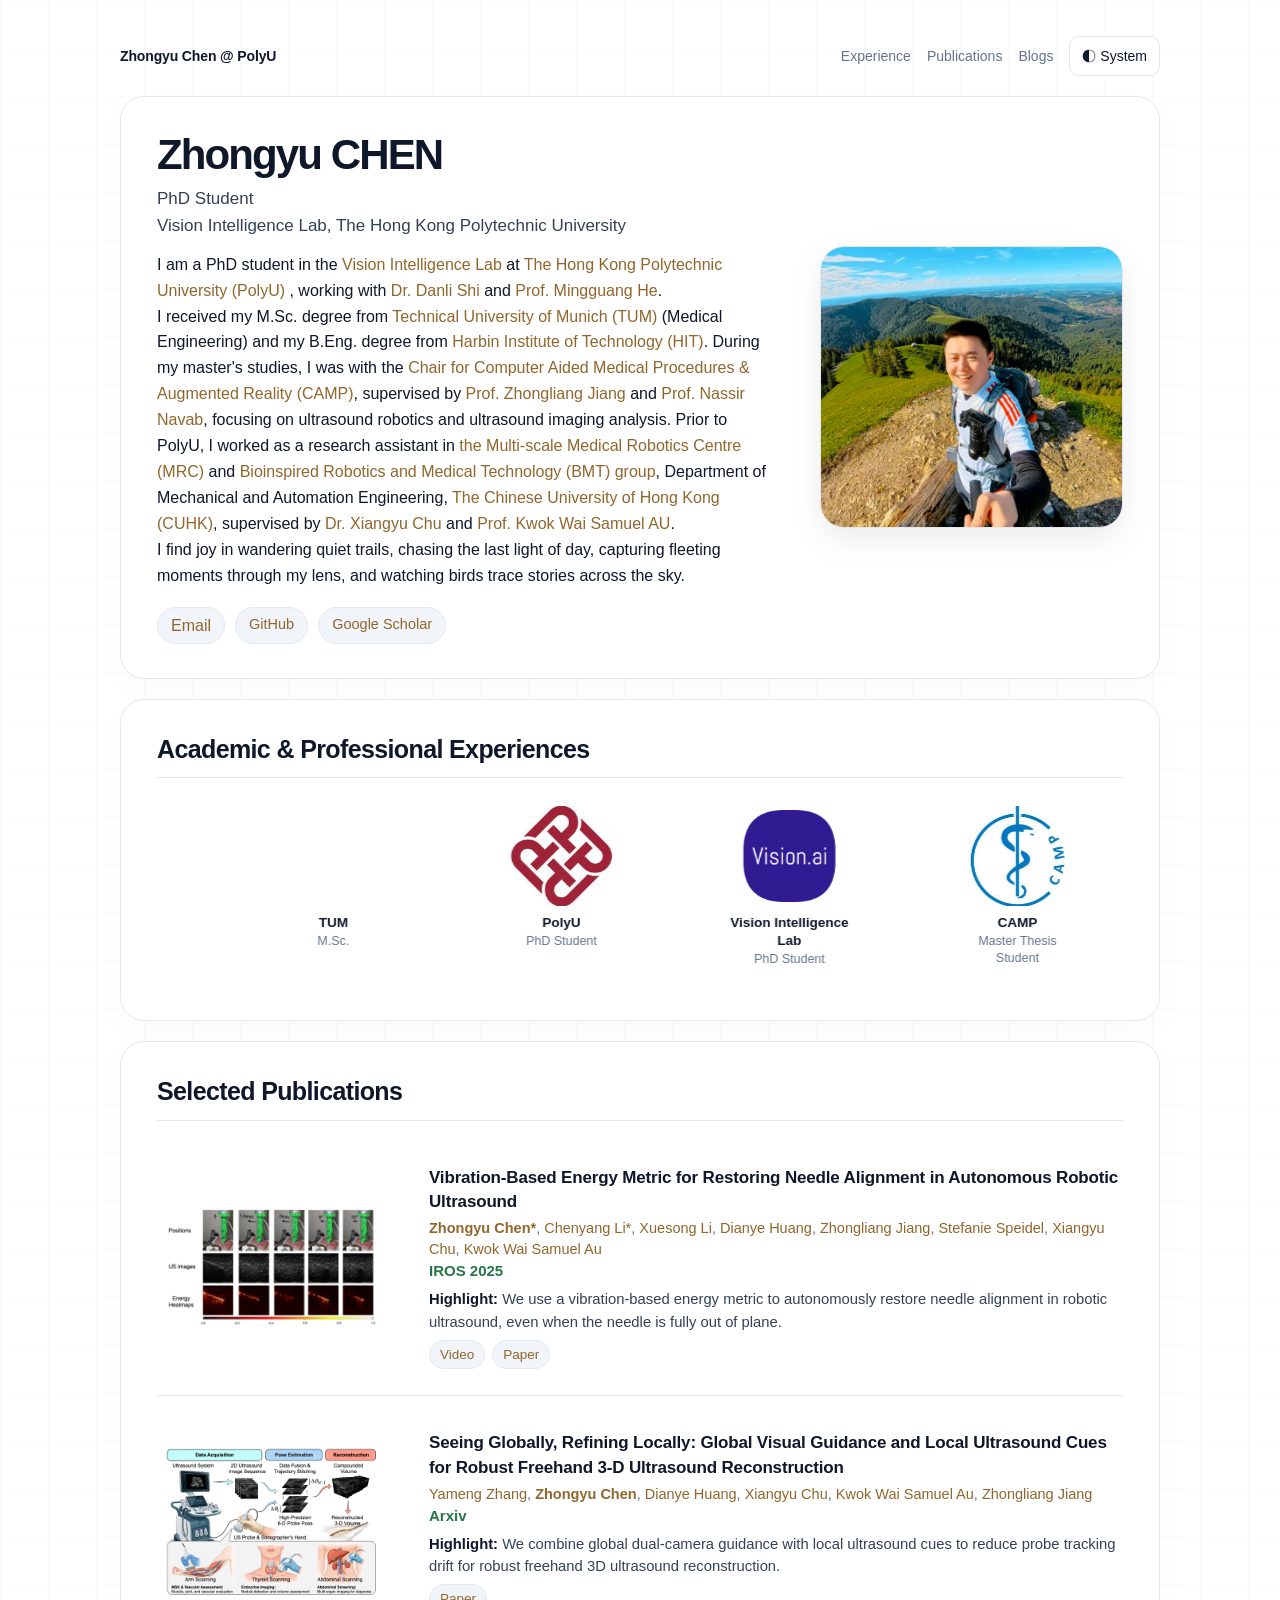
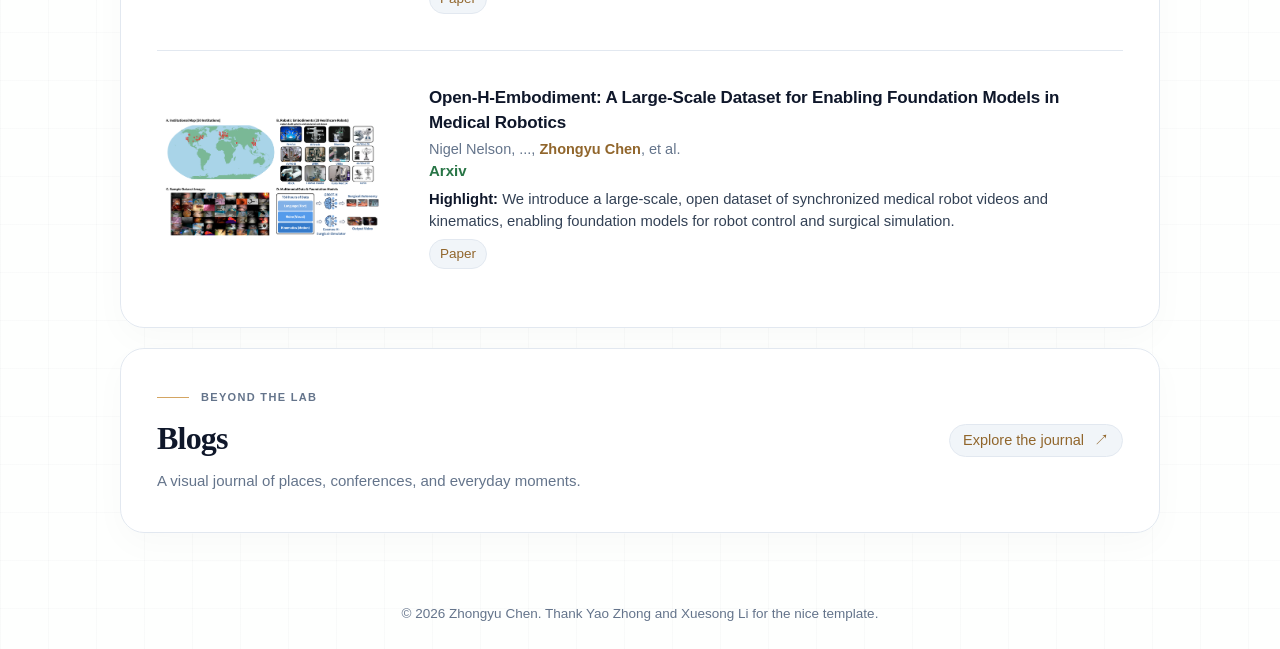
==== commit 44e17af2: "v1 fix" ====
--- a/index.html
+++ b/index.html
@@ -389,6 +389,7 @@
         <div>
           <div class="item-title">
             Seeing Globally, Refining Locally: Global Visual Guidance and Local Ultrasound Cues for Robust Freehand 3-D Ultrasound Reconstruction
+          </div>
           <div class="authors">
             <a href="https://yamengzzz.github.io/yameng-personal-web/">Yameng Zhang</a>,
             <span class="me">Zhongyu Chen</span>, 
@@ -424,7 +425,7 @@
             We introduce a large-scale, open dataset of synchronized medical robot videos and kinematics, enabling foundation models for robot control and surgical simulation.
           </div>
           <div class="mini-links">
-            <a class="mini-link" href="#" target="_blank">Paper</a>
+            <a class="mini-link" href="https://arxiv.org/abs/2604.21017" target="_blank">Paper</a>
           </div>
         </div>
       </div>
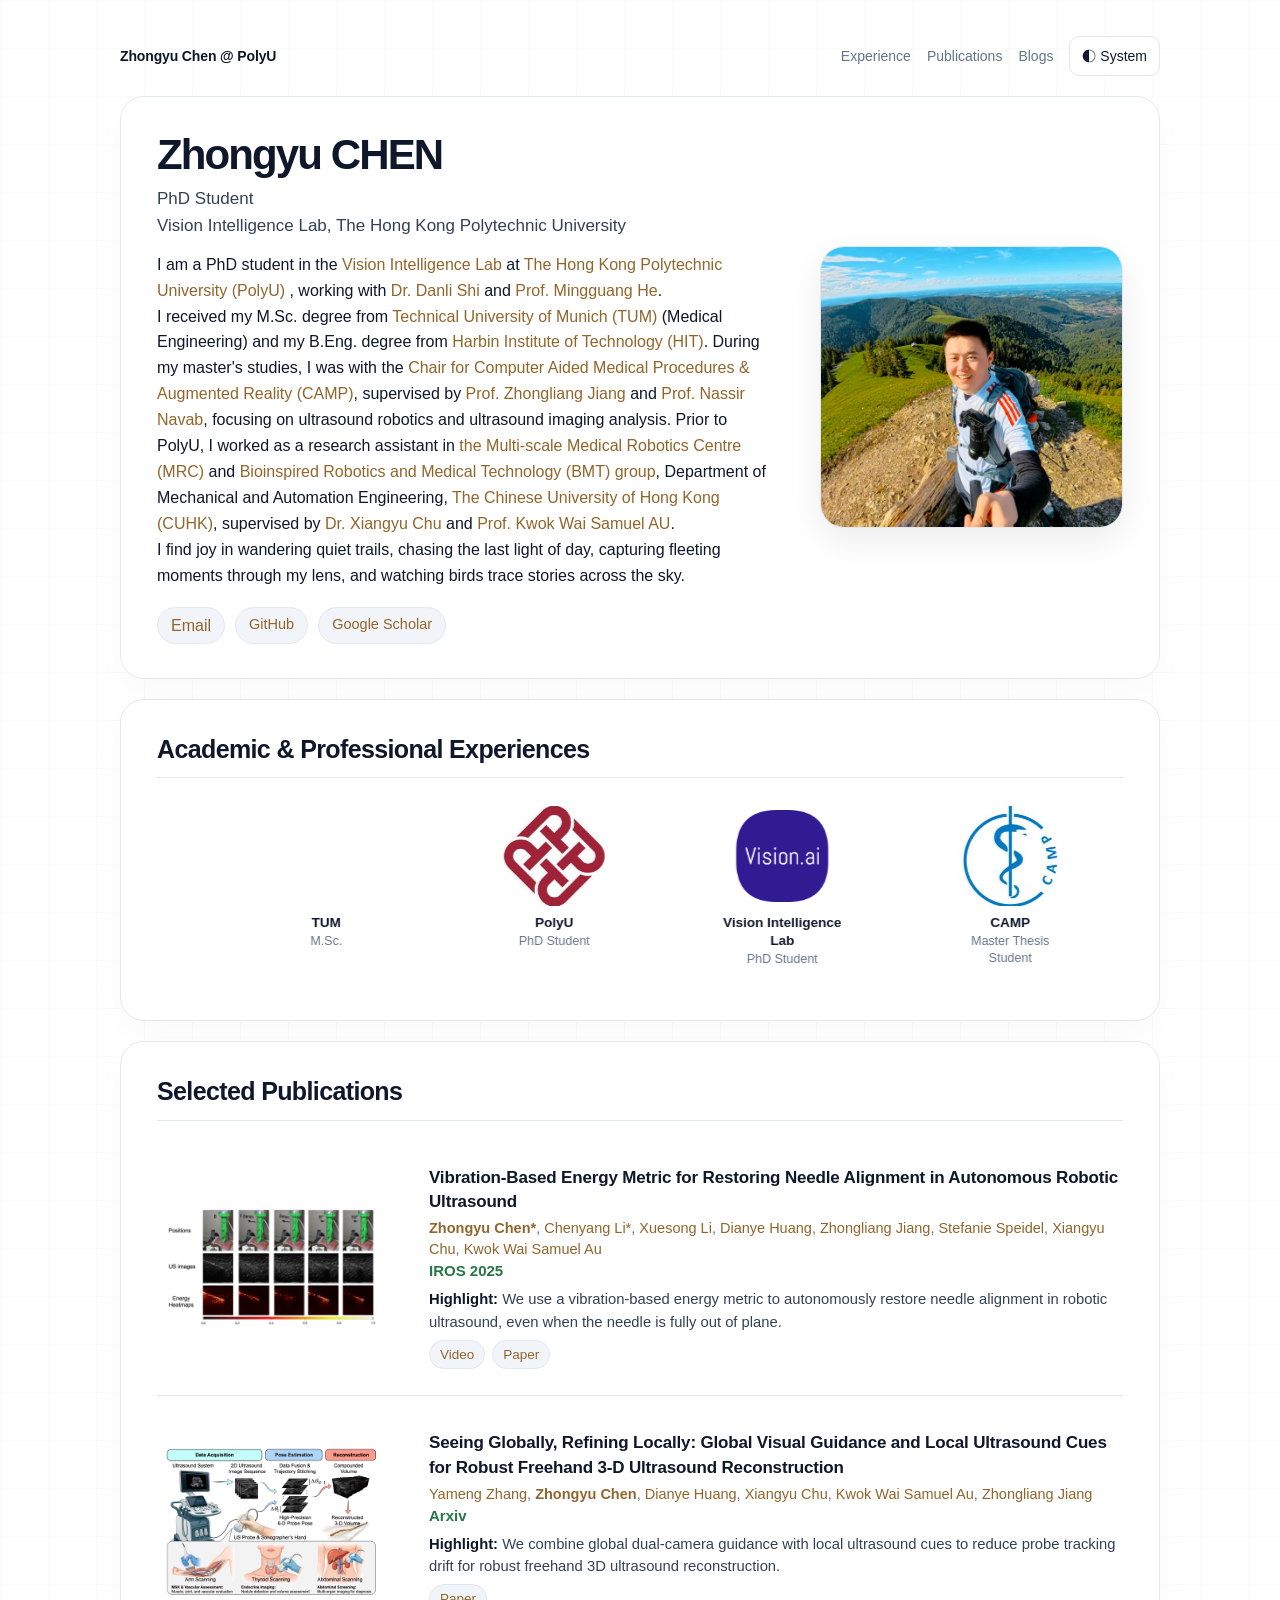
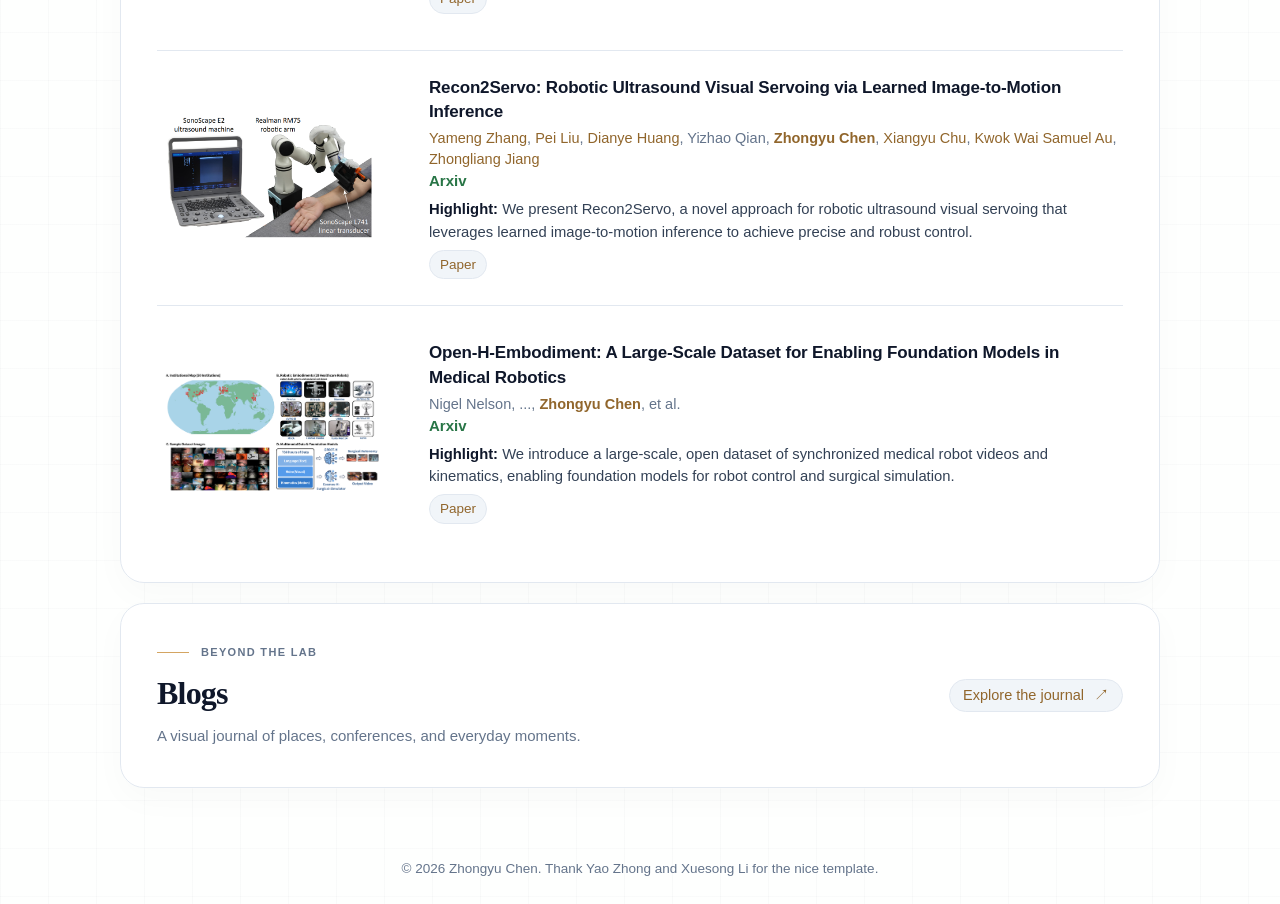
==== commit 82aebd43: "Recon2Servo" ====
--- a/index.html
+++ b/index.html
@@ -413,6 +413,37 @@
 
       <div class="publication-card">
         <div class="publication-cover-wrap">
+          <img src="assets/Recon2Servo.png" alt="Publication cover 2" class="publication-cover">
+        </div>
+        <div>
+          <div class="item-title">
+            Recon2Servo: Robotic Ultrasound Visual Servoing via Learned Image-to-Motion Inference
+          </div>
+          <div class="authors">
+            <a href="https://yamengzzz.github.io/yameng-personal-web/">Yameng Zhang</a>,
+            <a href="https://ningmeng0903.github.io/">Pei Liu</a>, 
+            <a href="https://dianyehuang.github.io/">Dianye Huang</a>,
+            <span class="authors">Yizhao Qian</span>,
+            <span class="me">Zhongyu Chen</span>,
+            <a href="https://www4.mae.cuhk.edu.hk/peoples/xiangyu-chu/">Xiangyu Chu</a>, 
+            <a href="https://www4.mae.cuhk.edu.hk/peoples/au-kwok-wai-samuel/">Kwok Wai Samuel Au</a>,
+            <a href="https://mech.hku.hk/academic-staff/jiang-z-l/">Zhongliang Jiang</a></div>
+          <div class="muted venue">Arxiv</div>
+          <div class="highlight">
+            <span class="highlight-label">Highlight:</span>
+            We present Recon2Servo, a novel approach for robotic ultrasound visual servoing that leverages learned image-to-motion inference to achieve precise and robust control.
+          </div>
+          <div class="mini-links">
+            <!-- <a class="mini-link" href="https://dipan-zhang.github.io/Actron3D-project/" target="_blank">Project</a> -->
+            <!-- <a class="mini-link" href="https://www.youtube.com/watch?si=Nl2QhDZsqmhR8jw8&v=dO4DeuLwrU4&feature=youtu.be" target="_blank">Video</a> -->
+            <!-- <a class="mini-link" href="https://github.com/ethz-mrl/Actron3D" target="_blank">Code</a> -->
+            <a class="mini-link" href="https://arxiv.org/pdf/2610.06010" target="_blank">Paper</a>
+          </div>
+        </div>
+      </div>
+
+      <div class="publication-card">
+        <div class="publication-cover-wrap">
           <img src="assets/openh.png" alt="Publication cover 3" class="publication-cover">
         </div>
         <div>
--- a/assets/site.css
+++ b/assets/site.css
@@ -43,16 +43,25 @@
 .journal-header h1 { font-family: Georgia,serif; font-size: clamp(38px,6vw,56px); margin: 20px 0 15px; letter-spacing: -.035em; }
 .journal-header > p:not(.eyebrow):not(.muted) { color: var(--subtle); font-size: 19px; max-width: 640px; }
 .journal-header .muted { font-size: 13px; margin-top: 16px; }
+.journal-container { max-width: 872px; }
 .month-group { margin-bottom: 42px; }
 .month-heading { display: flex; align-items: center; gap: 18px; margin-bottom: 20px; }
 .month-heading h2 { padding: 0; margin: 0; border: 0; font: 600 25px Georgia,serif; }
 .month-heading::after { content: ''; height: 1px; background: var(--line); flex: 1; }
 .photo-total { color: var(--muted); font-size: 12px; border: 1px solid var(--line); border-radius: 999px; padding: 3px 10px; order: 1; }
-.photo-grid { display: grid; grid-template-columns: repeat(3,minmax(0,1fr)); gap: 18px; }
-.photo-tile { position: relative; display: block; width: 100%; padding: 0; border: 1px solid var(--line); border-radius: 9px; overflow: hidden; background: var(--chip); cursor: zoom-in; aspect-ratio: 4/3; text-align: left; }
+.photo-grid { display: grid; grid-template-columns: repeat(2,minmax(0,1fr)); gap: 12px; }
+.photo-tile { position: relative; display: block; min-width: 0; width: 100%; padding: 0; border: 1px solid var(--line); border-radius: 6px; overflow: hidden; background: var(--chip); cursor: zoom-in; aspect-ratio: 1; text-align: left; }
 .photo-tile img { width: 100%; height: 100%; display: block; object-fit: cover; transition: transform .25s; }
+.photo-tile-featured { grid-column: span 2; }
 .photo-tile:hover img { transform: scale(1.04); }
 .photo-tile span { position: absolute; inset: auto 0 0; padding: 28px 14px 12px; color: #fff; font-size: 13px; background: linear-gradient(transparent,#000b); }
+@media(min-width:640px) {
+  .photo-grid { grid-template-columns: repeat(4,minmax(0,1fr)); gap: 8px; }
+  .photo-tile-featured { grid-row: span 2; }
+}
+@media(min-width:768px) {
+  .photo-grid { grid-template-columns: repeat(6,minmax(0,1fr)); }
+}
 .empty-journal { text-align: center; padding: 64px 20px; border: 1px dashed var(--line); border-radius: 12px; background: var(--card); }
 .empty-journal h2 { border: 0; padding: 0; font: 28px Georgia,serif; margin: 14px 0; }
 .empty-icon { font-size: 44px; color: var(--accent); }
@@ -72,12 +81,10 @@
 @media(max-width:820px) {
   .top-nav { display: flex; align-items: flex-start; flex-direction: column; }
   .nav-links { width: 100%; gap: 12px; font-size: 13px; }
-  .photo-grid { grid-template-columns: repeat(2,minmax(0,1fr)); gap: 12px; }
 }
 @media(max-width:560px) {
   .blog-intro { align-items: flex-start; flex-direction: column; }
   .journal-header { padding-top: 32px; }
-  .photo-grid { grid-template-columns: 1fr; }
   .theme-toggle { padding: 6px 9px; }
 }
 @media(prefers-reduced-motion:reduce) { html { scroll-behavior: auto; } *,*::before,*::after { transition: none !important; } }
